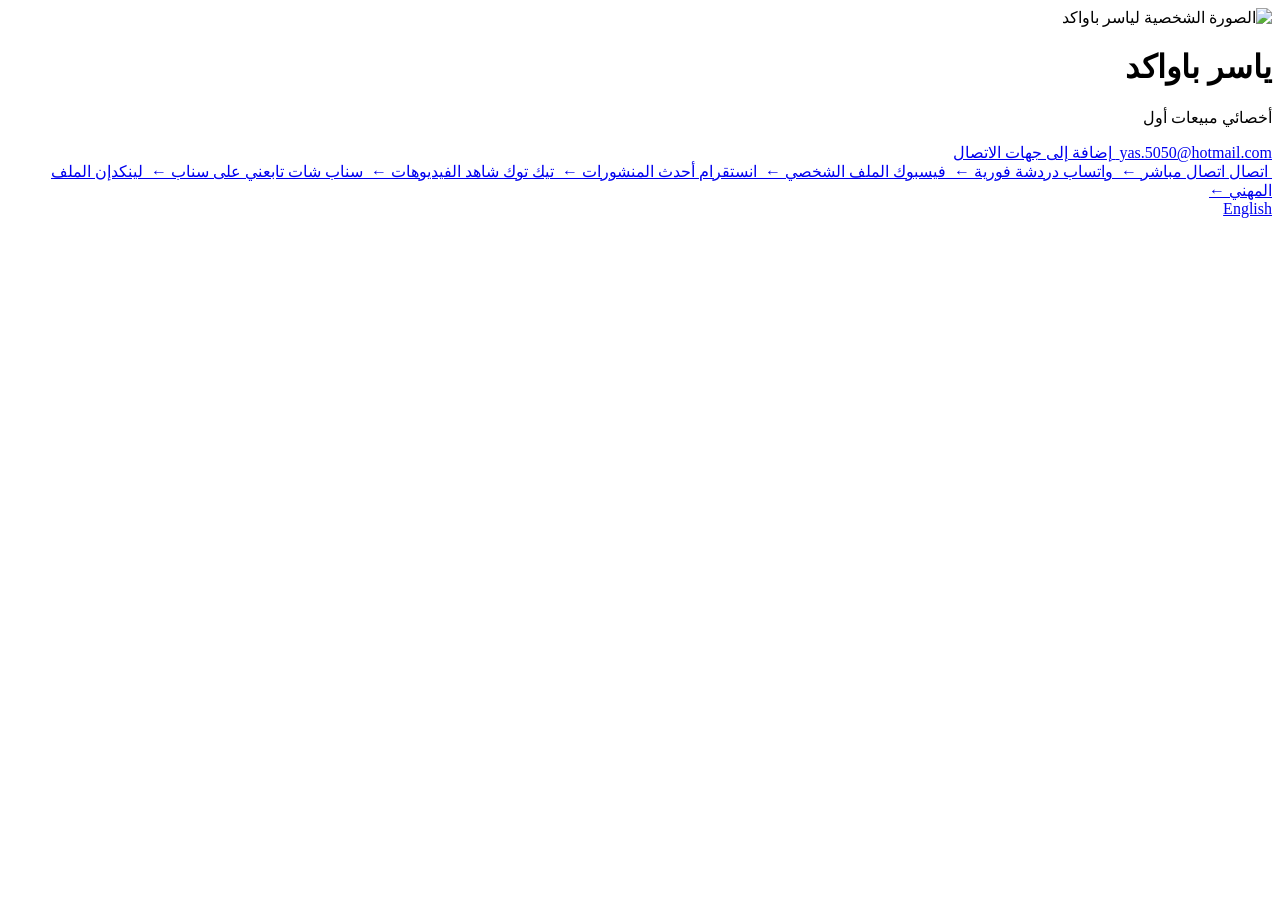
==== ar.html @ cbd1c2e7 "Add files via upload" ====
<!DOCTYPE html>
<html lang="ar" dir="rtl">
<head>
  <meta charset="UTF-8">
  <meta name="viewport" content="width=device-width, initial-scale=1.0">
  <title>ياسر باواكد | Yaser Bawaked</title>
  <meta name="description" content="ياسر باواكد - أخصائي مبيعات أول - بطاقة أعمال رقمية">
  <link rel="icon" href="images/favicon.png">
  <link rel="apple-touch-icon" href="images/favicon.png">
  <meta name="theme-color" content="#09090B">
  <link rel="preconnect" href="https://fonts.googleapis.com">
  <link rel="preconnect" href="https://fonts.gstatic.com" crossorigin>
  <link href="https://fonts.googleapis.com/css2?family=Cairo:wght@400;500;600;700&display=swap" rel="stylesheet">
  <link rel="stylesheet" href="css/style.css">
  <link rel="stylesheet" href="css/animations.css">
  <link rel="stylesheet" href="css/responsive.css">
</head>
<body class="card-page-body">

  <div class="aurora-bg" aria-hidden="true">
    <span class="aurora-blob aurora-blob--1"></span>
    <span class="aurora-blob aurora-blob--2"></span>
    <span class="aurora-blob aurora-blob--3"></span>
  </div>

  <main class="card">

    <!-- 1: الصورة الشخصية -->
    <div class="profile-image-wrapper">
      <img
        src="images/profile.jpg"
        alt="الصورة الشخصية لياسر باواكد"
        class="profile-image"
        width="800"
        height="1200"
      >
    </div>

    <!-- 2: الاسم الثنائي -->
    <h1 class="name">ياسر باواكد</h1>

    <!-- 3: المسمى الوظيفي -->
    <p class="job-title">أخصائي مبيعات أول</p>

    <!-- 4: البريد الإلكتروني -->
    <a href="mailto:yas.5050@hotmail.com" class="email-link">
      yas.5050@hotmail.com
    </a>

    <!-- 5: زر Add to Contacts -->
    <a
      href="vcard/yaser.vcf"
      type="text/vcard"
      class="btn btn--primary btn--add-contact"
    >
      <img src="icons/contact.svg" alt="" class="btn__icon" aria-hidden="true">
      <span>إضافة إلى جهات الاتصال</span>
    </a>

    <!-- 6/7: بطاقات التواصل (Call يُعتبر أول بطاقة ضمن هذا القسم) -->
    <nav class="contact-cards" aria-label="روابط التواصل">

      <a href="tel:+966599938393" class="contact-card contact-card--call">
        <img src="icons/phone.svg" alt="" class="contact-card__icon" aria-hidden="true">
        <span class="contact-card__text">
          <span class="contact-card__title">اتصال</span>
          <span class="contact-card__desc">اتصال مباشر</span>
        </span>
        <span class="contact-card__arrow" aria-hidden="true">&larr;</span>
      </a>

      <a href="https://wa.me/966599938393" class="contact-card contact-card--whatsapp" target="_blank" rel="noopener noreferrer">
        <img src="icons/whatsapp.svg" alt="" class="contact-card__icon" aria-hidden="true">
        <span class="contact-card__text">
          <span class="contact-card__title">واتساب</span>
          <span class="contact-card__desc">دردشة فورية</span>
        </span>
        <span class="contact-card__arrow" aria-hidden="true">&larr;</span>
      </a>

      <a href="https://www.facebook.com/share/1E4n5wzepM/" class="contact-card contact-card--facebook" target="_blank" rel="noopener noreferrer">
        <img src="icons/facebook.svg" alt="" class="contact-card__icon" aria-hidden="true">
        <span class="contact-card__text">
          <span class="contact-card__title">فيسبوك</span>
          <span class="contact-card__desc">الملف الشخصي</span>
        </span>
        <span class="contact-card__arrow" aria-hidden="true">&larr;</span>
      </a>

      <a href="https://www.instagram.com/yaserbawaked/" class="contact-card contact-card--instagram" target="_blank" rel="noopener noreferrer">
        <img src="icons/instagram.svg" alt="" class="contact-card__icon" aria-hidden="true">
        <span class="contact-card__text">
          <span class="contact-card__title">انستقرام</span>
          <span class="contact-card__desc">أحدث المنشورات</span>
        </span>
        <span class="contact-card__arrow" aria-hidden="true">&larr;</span>
      </a>

      <a href="https://www.tiktok.com/@yhsb2017" class="contact-card contact-card--tiktok" target="_blank" rel="noopener noreferrer">
        <img src="icons/tiktok.svg" alt="" class="contact-card__icon" aria-hidden="true">
        <span class="contact-card__text">
          <span class="contact-card__title">تيك توك</span>
          <span class="contact-card__desc">شاهد الفيديوهات</span>
        </span>
        <span class="contact-card__arrow" aria-hidden="true">&larr;</span>
      </a>

      <a href="https://snapchat.com/t/oWB2qmmV" class="contact-card contact-card--snapchat" target="_blank" rel="noopener noreferrer">
        <img src="icons/snapchat.svg" alt="" class="contact-card__icon" aria-hidden="true">
        <span class="contact-card__text">
          <span class="contact-card__title">سناب شات</span>
          <span class="contact-card__desc">تابعني على سناب</span>
        </span>
        <span class="contact-card__arrow" aria-hidden="true">&larr;</span>
      </a>

      <a href="https://www.linkedin.com/in/ياسر-باواكد-730706308" class="contact-card contact-card--linkedin" target="_blank" rel="noopener noreferrer">
        <img src="icons/linkedin.svg" alt="" class="contact-card__icon" aria-hidden="true">
        <span class="contact-card__text">
          <span class="contact-card__title">لينكدإن</span>
          <span class="contact-card__desc">الملف المهني</span>
        </span>
        <span class="contact-card__arrow" aria-hidden="true">&larr;</span>
      </a>

    </nav>

    <!-- 8: زر تغيير اللغة -->
    <footer class="language-switch">
      <a href="en.html" class="lang-btn">English</a>
    </footer>

  </main>

  <script src="js/ripple.js" defer></script>
  <script src="js/language.js" defer></script>
  <script src="js/main.js" defer></script>
</body>
</html>
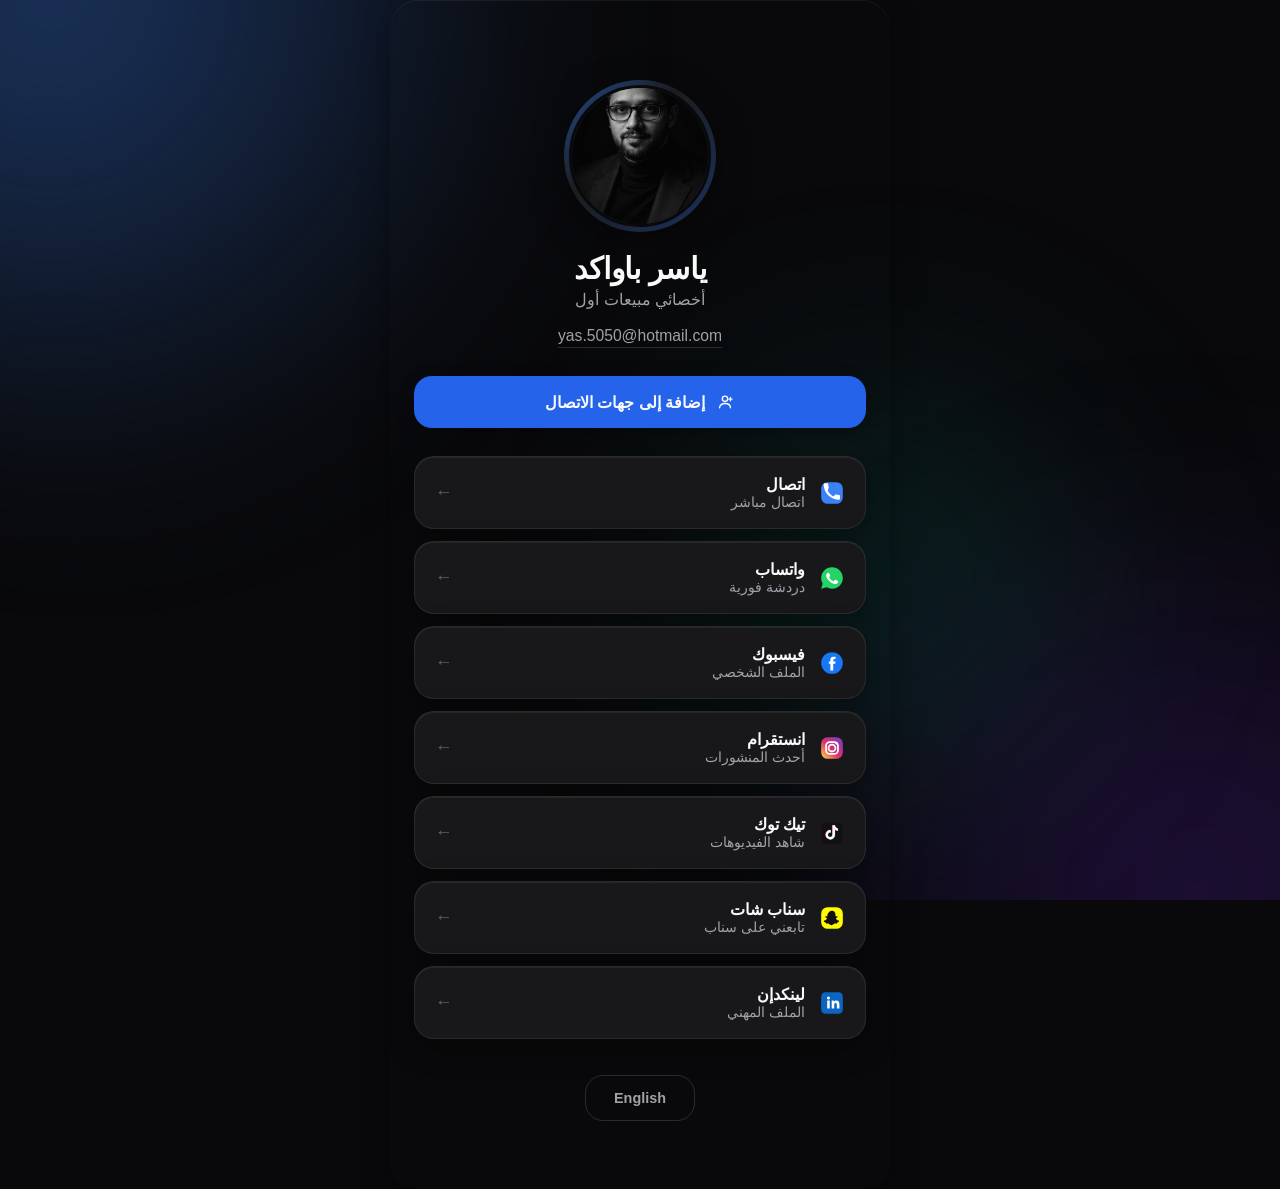
==== commit dc55524f: "Add files via upload" ====
--- a/ar.html
+++ b/ar.html
@@ -5,15 +5,15 @@
   <meta name="viewport" content="width=device-width, initial-scale=1.0">
   <title>ياسر باواكد | Yaser Bawaked</title>
   <meta name="description" content="ياسر باواكد - أخصائي مبيعات أول - بطاقة أعمال رقمية">
-  <link rel="icon" href="images/favicon.png">
-  <link rel="apple-touch-icon" href="images/favicon.png">
+  <link rel="icon" href="favicon.png">
+  <link rel="apple-touch-icon" href="favicon.png">
   <meta name="theme-color" content="#09090B">
   <link rel="preconnect" href="https://fonts.googleapis.com">
   <link rel="preconnect" href="https://fonts.gstatic.com" crossorigin>
   <link href="https://fonts.googleapis.com/css2?family=Cairo:wght@400;500;600;700&display=swap" rel="stylesheet">
-  <link rel="stylesheet" href="css/style.css">
-  <link rel="stylesheet" href="css/animations.css">
-  <link rel="stylesheet" href="css/responsive.css">
+  <link rel="stylesheet" href="style.css">
+  <link rel="stylesheet" href="animations.css">
+  <link rel="stylesheet" href="responsive.css">
 </head>
 <body class="card-page-body">
 
@@ -28,7 +28,7 @@
     <!-- 1: الصورة الشخصية -->
     <div class="profile-image-wrapper">
       <img
-        src="images/profile.jpg"
+        src="profile.jpg"
         alt="الصورة الشخصية لياسر باواكد"
         class="profile-image"
         width="800"
@@ -49,11 +49,11 @@
 
     <!-- 5: زر Add to Contacts -->
     <a
-      href="vcard/yaser.vcf"
+      href="yaser.vcf"
       type="text/vcard"
       class="btn btn--primary btn--add-contact"
     >
-      <img src="icons/contact.svg" alt="" class="btn__icon" aria-hidden="true">
+      <img src="contact.svg" alt="" class="btn__icon" aria-hidden="true">
       <span>إضافة إلى جهات الاتصال</span>
     </a>
 
@@ -61,7 +61,7 @@
     <nav class="contact-cards" aria-label="روابط التواصل">
 
       <a href="tel:+966599938393" class="contact-card contact-card--call">
-        <img src="icons/phone.svg" alt="" class="contact-card__icon" aria-hidden="true">
+        <img src="phone.svg" alt="" class="contact-card__icon" aria-hidden="true">
         <span class="contact-card__text">
           <span class="contact-card__title">اتصال</span>
           <span class="contact-card__desc">اتصال مباشر</span>
@@ -70,7 +70,7 @@
       </a>
 
       <a href="https://wa.me/966599938393" class="contact-card contact-card--whatsapp" target="_blank" rel="noopener noreferrer">
-        <img src="icons/whatsapp.svg" alt="" class="contact-card__icon" aria-hidden="true">
+        <img src="whatsapp.svg" alt="" class="contact-card__icon" aria-hidden="true">
         <span class="contact-card__text">
           <span class="contact-card__title">واتساب</span>
           <span class="contact-card__desc">دردشة فورية</span>
@@ -79,7 +79,7 @@
       </a>
 
       <a href="https://www.facebook.com/share/1E4n5wzepM/" class="contact-card contact-card--facebook" target="_blank" rel="noopener noreferrer">
-        <img src="icons/facebook.svg" alt="" class="contact-card__icon" aria-hidden="true">
+        <img src="facebook.svg" alt="" class="contact-card__icon" aria-hidden="true">
         <span class="contact-card__text">
           <span class="contact-card__title">فيسبوك</span>
           <span class="contact-card__desc">الملف الشخصي</span>
@@ -88,7 +88,7 @@
       </a>
 
       <a href="https://www.instagram.com/yaserbawaked/" class="contact-card contact-card--instagram" target="_blank" rel="noopener noreferrer">
-        <img src="icons/instagram.svg" alt="" class="contact-card__icon" aria-hidden="true">
+        <img src="instagram.svg" alt="" class="contact-card__icon" aria-hidden="true">
         <span class="contact-card__text">
           <span class="contact-card__title">انستقرام</span>
           <span class="contact-card__desc">أحدث المنشورات</span>
@@ -97,7 +97,7 @@
       </a>
 
       <a href="https://www.tiktok.com/@yhsb2017" class="contact-card contact-card--tiktok" target="_blank" rel="noopener noreferrer">
-        <img src="icons/tiktok.svg" alt="" class="contact-card__icon" aria-hidden="true">
+        <img src="tiktok.svg" alt="" class="contact-card__icon" aria-hidden="true">
         <span class="contact-card__text">
           <span class="contact-card__title">تيك توك</span>
           <span class="contact-card__desc">شاهد الفيديوهات</span>
@@ -106,7 +106,7 @@
       </a>
 
       <a href="https://snapchat.com/t/oWB2qmmV" class="contact-card contact-card--snapchat" target="_blank" rel="noopener noreferrer">
-        <img src="icons/snapchat.svg" alt="" class="contact-card__icon" aria-hidden="true">
+        <img src="snapchat.svg" alt="" class="contact-card__icon" aria-hidden="true">
         <span class="contact-card__text">
           <span class="contact-card__title">سناب شات</span>
           <span class="contact-card__desc">تابعني على سناب</span>
@@ -115,7 +115,7 @@
       </a>
 
       <a href="https://www.linkedin.com/in/ياسر-باواكد-730706308" class="contact-card contact-card--linkedin" target="_blank" rel="noopener noreferrer">
-        <img src="icons/linkedin.svg" alt="" class="contact-card__icon" aria-hidden="true">
+        <img src="linkedin.svg" alt="" class="contact-card__icon" aria-hidden="true">
         <span class="contact-card__text">
           <span class="contact-card__title">لينكدإن</span>
           <span class="contact-card__desc">الملف المهني</span>
@@ -132,8 +132,8 @@
 
   </main>
 
-  <script src="js/ripple.js" defer></script>
-  <script src="js/language.js" defer></script>
-  <script src="js/main.js" defer></script>
+  <script src="ripple.js" defer></script>
+  <script src="language.js" defer></script>
+  <script src="main.js" defer></script>
 </body>
 </html>
--- a/style.css
+++ b/style.css
@@ -0,0 +1,330 @@
+/* ==========================================================
+   Y-CARD — style.css
+   نظام التصميم الأساسي: Variables, Typography, Layout
+   الفلسفة: Apple HIG + Glassmorphism + Neo-Minimalism
+   ========================================================== */
+
+/* ---------- 1. Design Tokens ---------- */
+:root {
+  /* Colors */
+  --color-bg: #09090B;
+  --color-card: #18181B;
+  --color-card-hover: #1F1F23;
+  --color-primary: #3B82F6;
+  --color-primary-pressed: #2563EB;
+  --color-text: #FAFAFA;
+  --color-text-secondary: #A1A1AA;
+  --color-border: rgba(255, 255, 255, 0.08);
+  --color-border-strong: rgba(255, 255, 255, 0.14);
+
+  /* Typography */
+  --font-en: 'Inter', -apple-system, BlinkMacSystemFont, sans-serif;
+  --font-ar: 'Cairo', 'IBM Plex Sans Arabic', -apple-system, sans-serif;
+
+  /* Radius */
+  --radius-sm: 12px;
+  --radius-md: 18px;
+  --radius-lg: 28px;
+  --radius-card: 20px;
+  --radius-btn: 18px;
+  --radius-profile: 50%;
+
+  /* Shadows */
+  --shadow-soft: 0 4px 16px rgba(0, 0, 0, 0.28);
+  --shadow-medium: 0 10px 34px rgba(0, 0, 0, 0.4);
+  --shadow-glass: inset 0 1px 0 rgba(255, 255, 255, 0.06), 0 8px 28px rgba(0, 0, 0, 0.35);
+
+  /* Motion */
+  --duration-fast: 250ms;
+  --duration-medium: 300ms;
+  --ease-standard: cubic-bezier(0.4, 0, 0.2, 1);
+
+  /* Layout */
+  --card-max-width: 460px;
+  --page-padding: 24px;
+}
+
+/* ---------- 2. Reset ---------- */
+*,
+*::before,
+*::after {
+  box-sizing: border-box;
+}
+
+html,
+body {
+  margin: 0;
+  padding: 0;
+}
+
+body {
+  background-color: var(--color-bg);
+  color: var(--color-text);
+  font-family: var(--font-en);
+  -webkit-font-smoothing: antialiased;
+  text-rendering: optimizeLegibility;
+  min-height: 100vh;
+}
+
+html[lang="ar"] body {
+  font-family: var(--font-ar);
+}
+
+img {
+  max-width: 100%;
+  display: block;
+}
+
+a {
+  text-decoration: none;
+  color: inherit;
+}
+
+button {
+  font-family: inherit;
+}
+
+/* ---------- 3. Landing Page (Language Select) ---------- */
+.landing-page {
+  display: flex;
+  align-items: center;
+  justify-content: center;
+  min-height: 100vh;
+  padding: var(--page-padding);
+  overflow: hidden;
+}
+
+.language-select {
+  position: relative;
+  z-index: 1;
+  display: flex;
+  flex-direction: column;
+  align-items: center;
+  gap: 40px;
+  text-align: center;
+  width: 100%;
+  max-width: 420px;
+}
+
+.language-select__title {
+  font-size: 1.5rem;
+  font-weight: 600;
+  color: var(--color-text);
+  margin: 0;
+  font-family: var(--font-en);
+  letter-spacing: -0.01em;
+}
+
+.language-select__options {
+  display: flex;
+  flex-direction: column;
+  gap: 16px;
+  width: 100%;
+}
+
+.lang-option {
+  position: relative;
+  overflow: hidden;
+  display: block;
+  width: 100%;
+  padding: 18px 24px;
+  background: var(--color-card);
+  border: 1px solid var(--color-border);
+  border-radius: var(--radius-btn);
+  font-size: 1.05rem;
+  font-weight: 600;
+  color: var(--color-text);
+  box-shadow: var(--shadow-soft);
+}
+
+.lang-option[lang="ar"] {
+  font-family: var(--font-ar);
+}
+
+.lang-option[lang="en"] {
+  font-family: var(--font-en);
+}
+
+/* ---------- 4. Card Page (ar.html / en.html) ---------- */
+.card-page-body {
+  position: relative;
+  min-height: 100vh;
+  display: flex;
+  justify-content: center;
+}
+
+.card {
+  position: relative;
+  z-index: 1;
+  width: 100%;
+  max-width: var(--card-max-width);
+  padding: 56px var(--page-padding) 40px;
+  display: flex;
+  flex-direction: column;
+  align-items: center;
+  text-align: center;
+}
+
+/* Profile image */
+.profile-image-wrapper {
+  position: relative;
+  width: 132px;
+  height: 132px;
+  border-radius: var(--radius-profile);
+  padding: 5px;
+  background: linear-gradient(
+    135deg,
+    rgba(59, 130, 246, 0.55),
+    rgba(255, 255, 255, 0.08) 40%,
+    rgba(59, 130, 246, 0.35)
+  );
+  box-shadow: var(--shadow-medium);
+  margin-bottom: 20px;
+}
+
+.profile-image {
+  width: 100%;
+  height: 100%;
+  object-fit: cover;
+  border-radius: var(--radius-profile);
+  border: 3px solid var(--color-bg);
+}
+
+.name {
+  font-size: 1.6rem;
+  font-weight: 700;
+  margin: 0 0 4px;
+  letter-spacing: -0.01em;
+}
+
+.job-title {
+  font-size: 0.95rem;
+  font-weight: 500;
+  color: var(--color-text-secondary);
+  margin: 0 0 18px;
+}
+
+.email-link {
+  font-size: 0.9rem;
+  color: var(--color-text-secondary);
+  border-bottom: 1px solid var(--color-border-strong);
+  padding-bottom: 2px;
+  margin-bottom: 28px;
+}
+
+/* Add to Contacts button */
+.btn {
+  position: relative;
+  overflow: hidden;
+  display: flex;
+  align-items: center;
+  justify-content: center;
+  gap: 10px;
+  width: 100%;
+  padding: 16px 20px;
+  border-radius: var(--radius-btn);
+  font-size: 1rem;
+  font-weight: 600;
+  border: none;
+  cursor: pointer;
+}
+
+.btn--primary {
+  /* استُخدم primary-pressed (الأغمق) كخلفية أساسية بدل primary، لأن
+     الأبيض فوق primary العادي يعطي تباينًا 3.52 فقط (دون حد WCAG AA
+     للنص العادي 4.5). primary-pressed يرفعه إلى 4.95 دون إضافة لون جديد. */
+  background: var(--color-primary-pressed);
+  color: #FAFAFA;
+  box-shadow: var(--shadow-soft);
+}
+
+.btn__icon {
+  width: 20px;
+  height: 20px;
+  filter: brightness(0) invert(1);
+}
+
+.btn--add-contact {
+  margin-bottom: 28px;
+}
+
+/* Contact / social cards */
+.contact-cards {
+  display: flex;
+  flex-direction: column;
+  gap: 12px;
+  width: 100%;
+  margin-bottom: 36px;
+}
+
+.contact-card {
+  position: relative;
+  overflow: hidden;
+  display: flex;
+  align-items: center;
+  gap: 14px;
+  width: 100%;
+  padding: 16px 18px;
+  background: var(--color-card);
+  border: 1px solid var(--color-border);
+  border-radius: var(--radius-card);
+  box-shadow: var(--shadow-glass);
+  text-align: start;
+}
+
+.contact-card__icon {
+  width: 26px;
+  height: 26px;
+  flex-shrink: 0;
+}
+
+.contact-card__text {
+  display: flex;
+  flex-direction: column;
+  flex-grow: 1;
+  min-width: 0;
+}
+
+.contact-card__title {
+  font-size: 0.95rem;
+  font-weight: 600;
+  color: var(--color-text);
+}
+
+.contact-card__desc {
+  font-size: 0.8rem;
+  color: var(--color-text-secondary);
+}
+
+.contact-card__arrow {
+  flex-shrink: 0;
+  color: var(--color-text-secondary);
+  font-size: 1.1rem;
+}
+
+/* Language switch footer */
+.language-switch {
+  width: 100%;
+}
+
+.lang-btn {
+  position: relative;
+  overflow: hidden;
+  display: inline-block;
+  padding: 14px 28px;
+  border: 1px solid var(--color-border-strong);
+  border-radius: var(--radius-btn);
+  font-size: 0.9rem;
+  font-weight: 600;
+  color: var(--color-text-secondary);
+}
+
+/* Aurora background container (blobs animated in animations.css) */
+.aurora-bg {
+  position: fixed;
+  inset: 0;
+  z-index: 0;
+  overflow: hidden;
+  background: var(--color-bg);
+  pointer-events: none;
+}
--- a/animations.css
+++ b/animations.css
@@ -0,0 +1,286 @@
+/* ==========================================================
+   Y-CARD — animations.css
+   المرحلة الحالية: حركات صفحة اختيار اللغة (Landing Page)
+   باقي الحركات (Aurora, Intro Stagger, Contact Cards) تُضاف
+   في المراحل 5، 6/8، 9 من خارطة الطريق.
+   ========================================================== */
+
+/* ---------- Landing Page: Hover ---------- */
+.lang-option {
+  transition:
+    transform var(--duration-medium) var(--ease-standard),
+    box-shadow var(--duration-medium) var(--ease-standard),
+    border-color var(--duration-medium) var(--ease-standard),
+    opacity var(--duration-medium) var(--ease-standard);
+}
+
+.lang-option:hover,
+.lang-option:focus-visible {
+  transform: scale(1.04) translateY(-3px);
+  border-color: rgba(59, 130, 246, 0.45);
+  box-shadow:
+    var(--shadow-soft),
+    0 0 0 1px rgba(59, 130, 246, 0.25),
+    0 0 24px rgba(59, 130, 246, 0.25);
+}
+
+.lang-option:focus-visible {
+  outline: none;
+}
+
+/* ---------- Landing Page: Click (pressed state) ---------- */
+.lang-option:active {
+  transform: scale(0.96);
+}
+
+/* ---------- Leaving state (JS-driven, عام لكل أزرار التنقل بين الصفحات) ----------
+   يُطبَّق عبر main.js (initDelayedNavigation) قبل الانتقال الفعلي:
+   إلى ar.html/en.html من index.html، وبين ar.html وen.html أنفسهما.
+   Produces: scale down (fast) + fade out (medium), matching spec:
+   "Scale 0.96 → Ripple → Fade Out → then navigate".
+*/
+.lang-option.is-leaving,
+.lang-btn.is-leaving {
+  transform: scale(0.96);
+  opacity: 0;
+  pointer-events: none;
+  transition:
+    transform var(--duration-fast) var(--ease-standard),
+    opacity var(--duration-medium) var(--ease-standard);
+}
+
+/* Dim the sibling option while one is leaving, for visual focus */
+.language-select__options.is-transitioning .lang-option:not(.is-leaving) {
+  opacity: 0.4;
+  transition: opacity var(--duration-medium) var(--ease-standard);
+}
+
+/* ---------- Ripple Effect (reusable — ripple.js) ---------- */
+.ripple {
+  position: absolute;
+  border-radius: 50%;
+  background: rgba(255, 255, 255, 0.35);
+  transform: scale(0);
+  animation: ripple-expand 600ms var(--ease-standard);
+  pointer-events: none;
+}
+
+@keyframes ripple-expand {
+  to {
+    transform: scale(2.5);
+    opacity: 0;
+  }
+}
+
+/* ==========================================================
+   Aurora Background — عالي الأداء
+   المبدأ: العنصر الوحيد المتحرك هو transform (GPU compositing).
+   الـ blur والـ gradient ثابتان تمامًا، فيرسمهما المتصفح مرة
+   واحدة كطبقة (layer) منفصلة ثم "ينقلها" فقط — لا Repaint إطلاقًا
+   أثناء الحركة، وبالتالي لا تأثير على الـ FPS مهما طال عرض الصفحة.
+   ========================================================== */
+
+.aurora-blob {
+  position: absolute;
+  border-radius: 50%;
+  filter: blur(90px);
+  will-change: transform;
+  transform: translateZ(0);
+  backface-visibility: hidden;
+}
+
+.aurora-blob--1 {
+  width: 62vmax;
+  height: 62vmax;
+  top: -22vmax;
+  left: -18vmax;
+  background: radial-gradient(circle at 35% 35%, rgba(59, 130, 246, 0.38), transparent 70%);
+  animation: aurora-drift-1 32s var(--ease-standard) infinite alternate;
+}
+
+.aurora-blob--2 {
+  width: 56vmax;
+  height: 56vmax;
+  bottom: -22vmax;
+  right: -16vmax;
+  background: radial-gradient(circle at 60% 60%, rgba(76, 29, 149, 0.36), transparent 70%);
+  animation: aurora-drift-2 38s var(--ease-standard) infinite alternate;
+  animation-delay: -9s;
+}
+
+.aurora-blob--3 {
+  width: 46vmax;
+  height: 46vmax;
+  top: 32%;
+  left: 46%;
+  background: radial-gradient(circle at 50% 50%, rgba(13, 148, 136, 0.2), transparent 70%);
+  animation: aurora-drift-3 44s var(--ease-standard) infinite alternate;
+  animation-delay: -17s;
+}
+
+@keyframes aurora-drift-1 {
+  0%   { transform: translate3d(0, 0, 0) scale(1); }
+  100% { transform: translate3d(6vmax, 9vmax, 0) scale(1.12); }
+}
+
+@keyframes aurora-drift-2 {
+  0%   { transform: translate3d(0, 0, 0) scale(1); }
+  100% { transform: translate3d(-8vmax, -5vmax, 0) scale(1.08); }
+}
+
+@keyframes aurora-drift-3 {
+  0%   { transform: translate3d(-5vmax, -4vmax, 0) scale(1); }
+  100% { transform: translate3d(5vmax, 5vmax, 0) scale(1.18); }
+}
+
+/* ==========================================================
+   Contact Cards & Buttons — Hover / Click Animations
+   (المرحلة 6: مطابق لقسم BUTTON ANIMATION في المواصفة)
+   ========================================================== */
+
+/* ---------- Hover ---------- */
+.contact-card,
+.btn,
+.lang-btn {
+  transition:
+    transform var(--duration-medium) var(--ease-standard),
+    box-shadow var(--duration-medium) var(--ease-standard),
+    border-color var(--duration-medium) var(--ease-standard),
+    background-color var(--duration-medium) var(--ease-standard);
+}
+
+.contact-card:hover,
+.contact-card:focus-visible {
+  transform: translateY(-4px);
+  background-color: var(--color-card-hover);
+  border-color: rgba(255, 255, 255, 0.16);
+  box-shadow:
+    var(--shadow-medium),
+    0 0 22px rgba(59, 130, 246, 0.16);
+}
+
+.btn--primary:hover,
+.btn--primary:focus-visible {
+  transform: translateY(-4px);
+  box-shadow:
+    var(--shadow-medium),
+    0 0 26px rgba(59, 130, 246, 0.35);
+}
+
+.lang-btn:hover,
+.lang-btn:focus-visible {
+  transform: translateY(-4px);
+  border-color: rgba(59, 130, 246, 0.4);
+  color: var(--color-text);
+  box-shadow: var(--shadow-soft), 0 0 18px rgba(59, 130, 246, 0.18);
+}
+
+.contact-card:focus-visible,
+.btn:focus-visible,
+.lang-btn:focus-visible,
+.lang-option:focus-visible {
+  outline: none;
+}
+
+/* Icon "comes alive" on hover — brightness/saturation lift,
+   keeps each platform's brand color intact instead of overriding it */
+.contact-card__icon {
+  transition: filter var(--duration-medium) var(--ease-standard);
+  filter: brightness(1) saturate(1);
+}
+
+.contact-card:hover .contact-card__icon,
+.contact-card:focus-visible .contact-card__icon {
+  filter: brightness(1.15) saturate(1.25);
+}
+
+/* Arrow nudges toward its pointing direction on hover */
+.contact-card__arrow {
+  display: inline-block;
+  opacity: 0.55;
+  transition:
+    opacity var(--duration-medium) var(--ease-standard),
+    transform var(--duration-medium) var(--ease-standard),
+    color var(--duration-medium) var(--ease-standard);
+}
+
+.contact-card:hover .contact-card__arrow,
+.contact-card:focus-visible .contact-card__arrow {
+  opacity: 1;
+  color: var(--color-primary);
+}
+
+html[dir="rtl"] .contact-card:hover .contact-card__arrow {
+  transform: translateX(-3px);
+}
+
+html[dir="ltr"] .contact-card:hover .contact-card__arrow {
+  transform: translateX(3px);
+}
+
+/* ---------- Click: Scale + Bounce (JS-driven via ripple.js) ---------- */
+.contact-card:active,
+.btn:active,
+.lang-btn:active {
+  transform: scale(0.96);
+}
+
+@keyframes btn-bounce {
+  0%   { transform: scale(0.96); }
+  55%  { transform: scale(1.025); }
+  100% { transform: scale(1); }
+}
+
+.is-bouncing {
+  animation: btn-bounce var(--duration-medium) var(--ease-standard);
+}
+
+/* ==========================================================
+   Staggered Intro Animation (المرحلة 9)
+   يُدار التتابع الزمني عبر main.js (initIntroAnimation) بإضافة
+   الأصناف .intro-item ثم .intro-visible على كل عنصر بترتيبه.
+   استُخدم transition عمدًا (لا animation) لتفادي أي تعارض مع
+   حركة btn-bounce التي تستخدم خاصية animation على نفس العناصر.
+   ========================================================== */
+
+.intro-item {
+  opacity: 0;
+  transform: translateY(14px);
+  transition:
+    opacity 500ms var(--ease-standard),
+    transform 500ms var(--ease-standard);
+}
+
+.intro-item.intro-visible {
+  opacity: 1;
+  transform: translateY(0);
+}
+
+@media (prefers-reduced-motion: reduce) {
+  .lang-option,
+  .lang-option.is-leaving,
+  .ripple,
+  .contact-card,
+  .btn,
+  .lang-btn,
+  .is-bouncing,
+  .intro-item {
+    transition-duration: 1ms !important;
+    animation-duration: 1ms !important;
+  }
+
+  .lang-option:hover,
+  .lang-option:focus-visible,
+  .contact-card:hover,
+  .contact-card:focus-visible,
+  .btn--primary:hover,
+  .btn--primary:focus-visible,
+  .lang-btn:hover,
+  .lang-btn:focus-visible {
+    transform: none;
+  }
+
+  .aurora-blob {
+    animation: none;
+  }
+}
--- a/responsive.css
+++ b/responsive.css
@@ -0,0 +1,183 @@
+/* ==========================================================
+   Y-CARD — responsive.css
+   Mobile-first أصلاً في style.css. هذا الملف يُضيف:
+   1) شاشات صغيرة جدًا (<360px)
+   2) وضع Landscape على الجوال (ارتفاع محدود)
+   3) Tablet (>=600px)
+   4) Desktop (>=1024px)
+   ========================================================== */
+
+/* ---------- 1. الشاشات الصغيرة جدًا (أقل من 360px) ---------- */
+@media (max-width: 359px) {
+  :root {
+    --page-padding: 18px;
+  }
+
+  .name {
+    font-size: 1.4rem;
+  }
+
+  .job-title {
+    font-size: 0.88rem;
+  }
+
+  .contact-card {
+    padding: 14px 14px;
+    gap: 12px;
+  }
+
+  .contact-card__icon {
+    width: 24px;
+    height: 24px;
+  }
+
+  .contact-card__desc {
+    font-size: 0.75rem;
+  }
+
+  .language-select__title {
+    font-size: 1.3rem;
+  }
+
+  .lang-option {
+    padding: 16px 18px;
+    font-size: 1rem;
+  }
+}
+
+/* ---------- 2. وضع Landscape على الجوال (ارتفاع محدود) ---------- */
+@media (max-height: 480px) and (orientation: landscape) {
+  .card {
+    padding-top: 28px;
+    padding-bottom: 24px;
+  }
+
+  .profile-image-wrapper {
+    width: 92px;
+    height: 92px;
+    margin-bottom: 12px;
+  }
+
+  .name {
+    font-size: 1.3rem;
+    margin-bottom: 2px;
+  }
+
+  .job-title {
+    margin-bottom: 12px;
+  }
+
+  .email-link {
+    margin-bottom: 18px;
+  }
+
+  .btn--add-contact {
+    margin-bottom: 18px;
+  }
+
+  .contact-cards {
+    gap: 8px;
+    margin-bottom: 20px;
+  }
+
+  .contact-card {
+    padding: 10px 16px;
+  }
+
+  .language-select {
+    gap: 24px;
+  }
+}
+
+/* ---------- 3. Tablet وما فوق (>=600px) ---------- */
+@media (min-width: 600px) {
+  :root {
+    --card-max-width: 480px;
+  }
+
+  .card {
+    padding-top: 72px;
+    padding-bottom: 56px;
+  }
+
+  .profile-image-wrapper {
+    width: 152px;
+    height: 152px;
+  }
+
+  .name {
+    font-size: 1.85rem;
+  }
+
+  .job-title {
+    font-size: 1.02rem;
+  }
+
+  .email-link {
+    font-size: 0.98rem;
+  }
+
+  .contact-card {
+    padding: 18px 20px;
+  }
+
+  .contact-card__title {
+    font-size: 1rem;
+  }
+
+  .contact-card__desc {
+    font-size: 0.85rem;
+  }
+
+  .language-select__title {
+    font-size: 1.75rem;
+  }
+
+  .language-select__options {
+    gap: 18px;
+  }
+
+  .lang-option {
+    padding: 20px 28px;
+    font-size: 1.15rem;
+  }
+
+  /* على الشاشات الطويلة، نتوسط رأسيًا بدل الالتصاق بالأعلى */
+  .card-page-body,
+  .landing-page {
+    align-items: center;
+  }
+}
+
+/* ---------- 4. Desktop (>=1024px) ---------- */
+@media (min-width: 1024px) {
+  :root {
+    --card-max-width: 500px;
+  }
+
+  .card {
+    padding-top: 80px;
+    padding-bottom: 64px;
+  }
+
+  /* البطاقة تبدو كعنصر مرتفع (Elevated) وسط شاشة واسعة */
+  .card {
+    box-shadow: var(--shadow-glass);
+    border-radius: var(--radius-lg);
+  }
+
+  .lang-option,
+  .contact-card,
+  .btn,
+  .lang-btn {
+    cursor: pointer;
+  }
+}
+
+/* ---------- شاشات عريضة جدًا وقصيرة (Ultra-wide / short) ---------- */
+@media (min-width: 1024px) and (max-height: 700px) {
+  .card {
+    padding-top: 40px;
+    padding-bottom: 32px;
+  }
+}
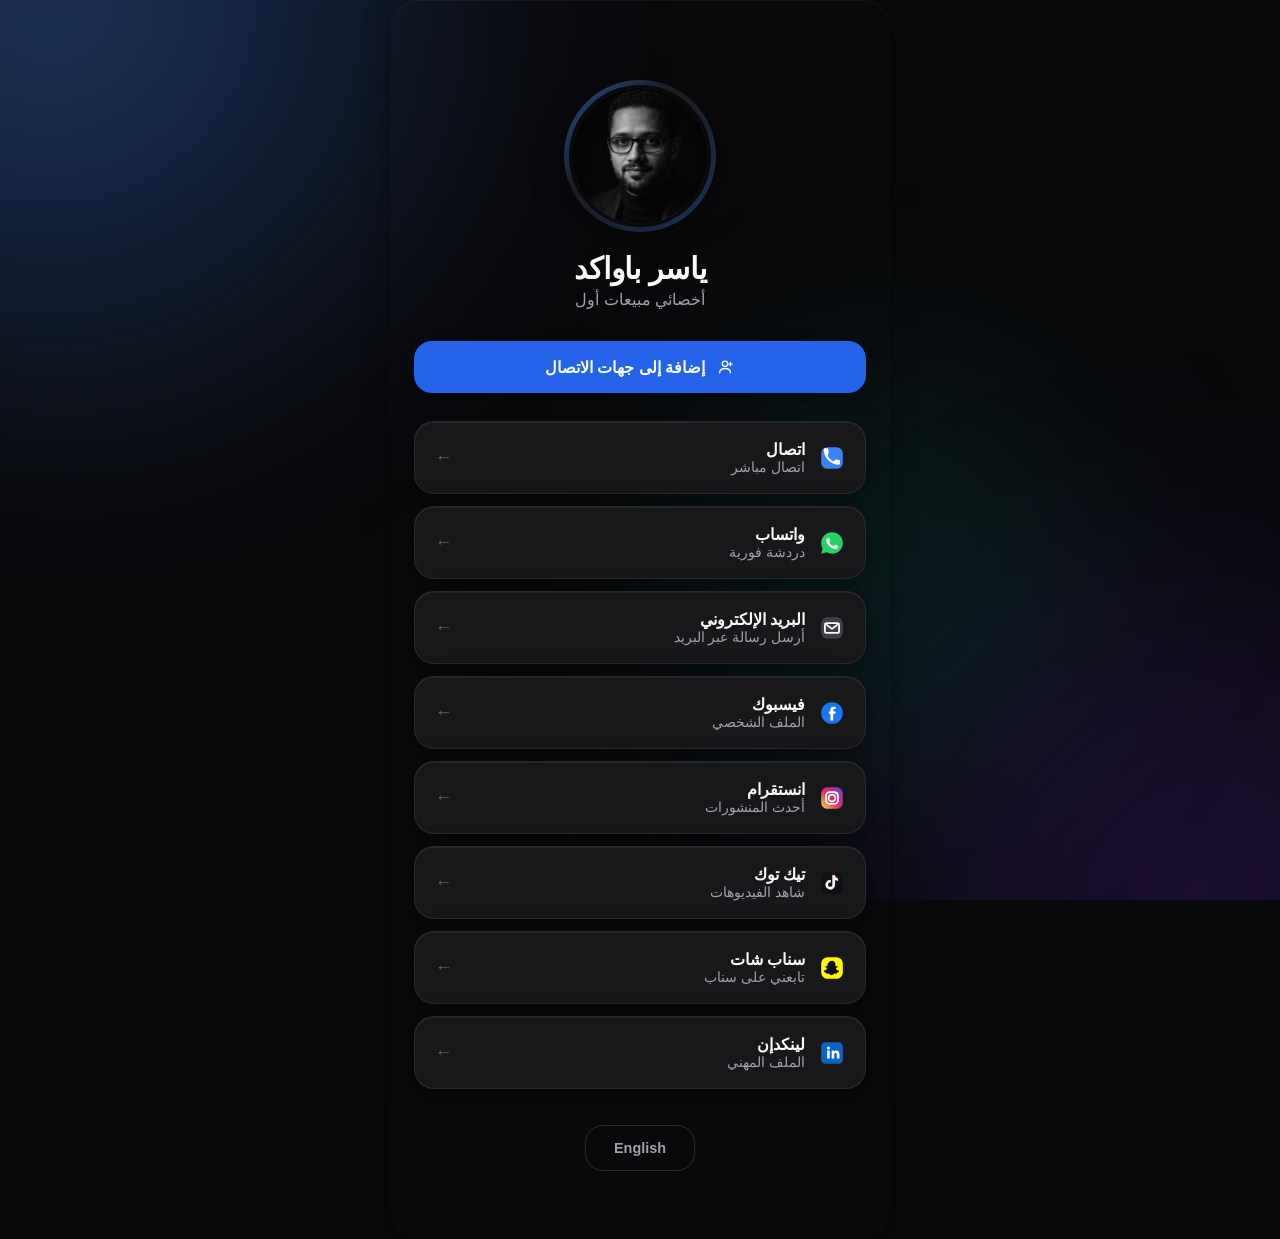
==== commit a1fe1f4f: "Add files via upload" ====
--- a/ar.html
+++ b/ar.html
@@ -5,15 +5,15 @@
   <meta name="viewport" content="width=device-width, initial-scale=1.0">
   <title>ياسر باواكد | Yaser Bawaked</title>
   <meta name="description" content="ياسر باواكد - أخصائي مبيعات أول - بطاقة أعمال رقمية">
-  <link rel="icon" href="favicon.png">
-  <link rel="apple-touch-icon" href="favicon.png">
+  <link rel="icon" href="images/favicon.png">
+  <link rel="apple-touch-icon" href="images/favicon.png">
   <meta name="theme-color" content="#09090B">
   <link rel="preconnect" href="https://fonts.googleapis.com">
   <link rel="preconnect" href="https://fonts.gstatic.com" crossorigin>
   <link href="https://fonts.googleapis.com/css2?family=Cairo:wght@400;500;600;700&display=swap" rel="stylesheet">
-  <link rel="stylesheet" href="style.css">
-  <link rel="stylesheet" href="animations.css">
-  <link rel="stylesheet" href="responsive.css">
+  <link rel="stylesheet" href="css/style.css">
+  <link rel="stylesheet" href="css/animations.css">
+  <link rel="stylesheet" href="css/responsive.css">
 </head>
 <body class="card-page-body">
 
@@ -28,7 +28,7 @@
     <!-- 1: الصورة الشخصية -->
     <div class="profile-image-wrapper">
       <img
-        src="profile.jpg"
+        src="images/profile.jpg"
         alt="الصورة الشخصية لياسر باواكد"
         class="profile-image"
         width="800"
@@ -42,26 +42,21 @@
     <!-- 3: المسمى الوظيفي -->
     <p class="job-title">أخصائي مبيعات أول</p>
 
-    <!-- 4: البريد الإلكتروني -->
-    <a href="mailto:yas.5050@hotmail.com" class="email-link">
-      yas.5050@hotmail.com
-    </a>
-
     <!-- 5: زر Add to Contacts -->
     <a
-      href="yaser.vcf"
+      href="vcard/yaser.vcf"
       type="text/vcard"
       class="btn btn--primary btn--add-contact"
     >
-      <img src="contact.svg" alt="" class="btn__icon" aria-hidden="true">
+      <img src="icons/contact.svg" alt="" class="btn__icon" aria-hidden="true">
       <span>إضافة إلى جهات الاتصال</span>
     </a>
 
-    <!-- 6/7: بطاقات التواصل (Call يُعتبر أول بطاقة ضمن هذا القسم) -->
+    <!-- 6/7: بطاقات التواصل (Call، ثم WhatsApp، ثم البريد الإلكتروني، ثم باقي المنصات) -->
     <nav class="contact-cards" aria-label="روابط التواصل">
 
       <a href="tel:+966599938393" class="contact-card contact-card--call">
-        <img src="phone.svg" alt="" class="contact-card__icon" aria-hidden="true">
+        <img src="icons/phone.svg" alt="" class="contact-card__icon" aria-hidden="true">
         <span class="contact-card__text">
           <span class="contact-card__title">اتصال</span>
           <span class="contact-card__desc">اتصال مباشر</span>
@@ -70,7 +65,7 @@
       </a>
 
       <a href="https://wa.me/966599938393" class="contact-card contact-card--whatsapp" target="_blank" rel="noopener noreferrer">
-        <img src="whatsapp.svg" alt="" class="contact-card__icon" aria-hidden="true">
+        <img src="icons/whatsapp.svg" alt="" class="contact-card__icon" aria-hidden="true">
         <span class="contact-card__text">
           <span class="contact-card__title">واتساب</span>
           <span class="contact-card__desc">دردشة فورية</span>
@@ -78,8 +73,17 @@
         <span class="contact-card__arrow" aria-hidden="true">&larr;</span>
       </a>
 
+      <a href="mailto:yas.5050@hotmail.com" data-email="yas.5050@hotmail.com" class="contact-card contact-card--email">
+        <img src="icons/email.svg" alt="" class="contact-card__icon" aria-hidden="true">
+        <span class="contact-card__text">
+          <span class="contact-card__title">البريد الإلكتروني</span>
+          <span class="contact-card__desc">أرسل رسالة عبر البريد</span>
+        </span>
+        <span class="contact-card__arrow" aria-hidden="true">&larr;</span>
+      </a>
+
       <a href="https://www.facebook.com/share/1E4n5wzepM/" class="contact-card contact-card--facebook" target="_blank" rel="noopener noreferrer">
-        <img src="facebook.svg" alt="" class="contact-card__icon" aria-hidden="true">
+        <img src="icons/facebook.svg" alt="" class="contact-card__icon" aria-hidden="true">
         <span class="contact-card__text">
           <span class="contact-card__title">فيسبوك</span>
           <span class="contact-card__desc">الملف الشخصي</span>
@@ -88,7 +92,7 @@
       </a>
 
       <a href="https://www.instagram.com/yaserbawaked/" class="contact-card contact-card--instagram" target="_blank" rel="noopener noreferrer">
-        <img src="instagram.svg" alt="" class="contact-card__icon" aria-hidden="true">
+        <img src="icons/instagram.svg" alt="" class="contact-card__icon" aria-hidden="true">
         <span class="contact-card__text">
           <span class="contact-card__title">انستقرام</span>
           <span class="contact-card__desc">أحدث المنشورات</span>
@@ -97,7 +101,7 @@
       </a>
 
       <a href="https://www.tiktok.com/@yhsb2017" class="contact-card contact-card--tiktok" target="_blank" rel="noopener noreferrer">
-        <img src="tiktok.svg" alt="" class="contact-card__icon" aria-hidden="true">
+        <img src="icons/tiktok.svg" alt="" class="contact-card__icon" aria-hidden="true">
         <span class="contact-card__text">
           <span class="contact-card__title">تيك توك</span>
           <span class="contact-card__desc">شاهد الفيديوهات</span>
@@ -106,7 +110,7 @@
       </a>
 
       <a href="https://snapchat.com/t/oWB2qmmV" class="contact-card contact-card--snapchat" target="_blank" rel="noopener noreferrer">
-        <img src="snapchat.svg" alt="" class="contact-card__icon" aria-hidden="true">
+        <img src="icons/snapchat.svg" alt="" class="contact-card__icon" aria-hidden="true">
         <span class="contact-card__text">
           <span class="contact-card__title">سناب شات</span>
           <span class="contact-card__desc">تابعني على سناب</span>
@@ -115,7 +119,7 @@
       </a>
 
       <a href="https://www.linkedin.com/in/ياسر-باواكد-730706308" class="contact-card contact-card--linkedin" target="_blank" rel="noopener noreferrer">
-        <img src="linkedin.svg" alt="" class="contact-card__icon" aria-hidden="true">
+        <img src="icons/linkedin.svg" alt="" class="contact-card__icon" aria-hidden="true">
         <span class="contact-card__text">
           <span class="contact-card__title">لينكدإن</span>
           <span class="contact-card__desc">الملف المهني</span>
@@ -132,8 +136,8 @@
 
   </main>
 
-  <script src="ripple.js" defer></script>
-  <script src="language.js" defer></script>
-  <script src="main.js" defer></script>
+  <script src="js/ripple.js" defer></script>
+  <script src="js/language.js" defer></script>
+  <script src="js/main.js" defer></script>
 </body>
 </html>
--- a/css/style.css
+++ b/css/style.css
@@ -0,0 +1,322 @@
+/* ==========================================================
+   Y-CARD — style.css
+   نظام التصميم الأساسي: Variables, Typography, Layout
+   الفلسفة: Apple HIG + Glassmorphism + Neo-Minimalism
+   ========================================================== */
+
+/* ---------- 1. Design Tokens ---------- */
+:root {
+  /* Colors */
+  --color-bg: #09090B;
+  --color-card: #18181B;
+  --color-card-hover: #1F1F23;
+  --color-primary: #3B82F6;
+  --color-primary-pressed: #2563EB;
+  --color-text: #FAFAFA;
+  --color-text-secondary: #A1A1AA;
+  --color-border: rgba(255, 255, 255, 0.08);
+  --color-border-strong: rgba(255, 255, 255, 0.14);
+
+  /* Typography */
+  --font-en: 'Inter', -apple-system, BlinkMacSystemFont, sans-serif;
+  --font-ar: 'Cairo', 'IBM Plex Sans Arabic', -apple-system, sans-serif;
+
+  /* Radius */
+  --radius-sm: 12px;
+  --radius-md: 18px;
+  --radius-lg: 28px;
+  --radius-card: 20px;
+  --radius-btn: 18px;
+  --radius-profile: 50%;
+
+  /* Shadows */
+  --shadow-soft: 0 4px 16px rgba(0, 0, 0, 0.28);
+  --shadow-medium: 0 10px 34px rgba(0, 0, 0, 0.4);
+  --shadow-glass: inset 0 1px 0 rgba(255, 255, 255, 0.06), 0 8px 28px rgba(0, 0, 0, 0.35);
+
+  /* Motion */
+  --duration-fast: 250ms;
+  --duration-medium: 300ms;
+  --ease-standard: cubic-bezier(0.4, 0, 0.2, 1);
+
+  /* Layout */
+  --card-max-width: 460px;
+  --page-padding: 24px;
+}
+
+/* ---------- 2. Reset ---------- */
+*,
+*::before,
+*::after {
+  box-sizing: border-box;
+}
+
+html,
+body {
+  margin: 0;
+  padding: 0;
+}
+
+body {
+  background-color: var(--color-bg);
+  color: var(--color-text);
+  font-family: var(--font-en);
+  -webkit-font-smoothing: antialiased;
+  text-rendering: optimizeLegibility;
+  min-height: 100vh;
+}
+
+html[lang="ar"] body {
+  font-family: var(--font-ar);
+}
+
+img {
+  max-width: 100%;
+  display: block;
+}
+
+a {
+  text-decoration: none;
+  color: inherit;
+}
+
+button {
+  font-family: inherit;
+}
+
+/* ---------- 3. Landing Page (Language Select) ---------- */
+.landing-page {
+  display: flex;
+  align-items: center;
+  justify-content: center;
+  min-height: 100vh;
+  padding: var(--page-padding);
+  overflow: hidden;
+}
+
+.language-select {
+  position: relative;
+  z-index: 1;
+  display: flex;
+  flex-direction: column;
+  align-items: center;
+  gap: 40px;
+  text-align: center;
+  width: 100%;
+  max-width: 420px;
+}
+
+.language-select__title {
+  font-size: 1.5rem;
+  font-weight: 600;
+  color: var(--color-text);
+  margin: 0;
+  font-family: var(--font-en);
+  letter-spacing: -0.01em;
+}
+
+.language-select__options {
+  display: flex;
+  flex-direction: column;
+  gap: 16px;
+  width: 100%;
+}
+
+.lang-option {
+  position: relative;
+  overflow: hidden;
+  display: block;
+  width: 100%;
+  padding: 18px 24px;
+  background: var(--color-card);
+  border: 1px solid var(--color-border);
+  border-radius: var(--radius-btn);
+  font-size: 1.05rem;
+  font-weight: 600;
+  color: var(--color-text);
+  box-shadow: var(--shadow-soft);
+}
+
+.lang-option[lang="ar"] {
+  font-family: var(--font-ar);
+}
+
+.lang-option[lang="en"] {
+  font-family: var(--font-en);
+}
+
+/* ---------- 4. Card Page (ar.html / en.html) ---------- */
+.card-page-body {
+  position: relative;
+  min-height: 100vh;
+  display: flex;
+  justify-content: center;
+}
+
+.card {
+  position: relative;
+  z-index: 1;
+  width: 100%;
+  max-width: var(--card-max-width);
+  padding: 56px var(--page-padding) 40px;
+  display: flex;
+  flex-direction: column;
+  align-items: center;
+  text-align: center;
+}
+
+/* Profile image */
+.profile-image-wrapper {
+  position: relative;
+  width: 132px;
+  height: 132px;
+  border-radius: var(--radius-profile);
+  padding: 5px;
+  background: linear-gradient(
+    135deg,
+    rgba(59, 130, 246, 0.55),
+    rgba(255, 255, 255, 0.08) 40%,
+    rgba(59, 130, 246, 0.35)
+  );
+  box-shadow: var(--shadow-medium);
+  margin-bottom: 20px;
+}
+
+.profile-image {
+  width: 100%;
+  height: 100%;
+  object-fit: cover;
+  border-radius: var(--radius-profile);
+  border: 3px solid var(--color-bg);
+}
+
+.name {
+  font-size: 1.6rem;
+  font-weight: 700;
+  margin: 0 0 4px;
+  letter-spacing: -0.01em;
+}
+
+.job-title {
+  font-size: 0.95rem;
+  font-weight: 500;
+  color: var(--color-text-secondary);
+  margin: 0 0 32px;
+}
+
+/* Add to Contacts button */
+.btn {
+  position: relative;
+  overflow: hidden;
+  display: flex;
+  align-items: center;
+  justify-content: center;
+  gap: 10px;
+  width: 100%;
+  padding: 16px 20px;
+  border-radius: var(--radius-btn);
+  font-size: 1rem;
+  font-weight: 600;
+  border: none;
+  cursor: pointer;
+}
+
+.btn--primary {
+  /* استُخدم primary-pressed (الأغمق) كخلفية أساسية بدل primary، لأن
+     الأبيض فوق primary العادي يعطي تباينًا 3.52 فقط (دون حد WCAG AA
+     للنص العادي 4.5). primary-pressed يرفعه إلى 4.95 دون إضافة لون جديد. */
+  background: var(--color-primary-pressed);
+  color: #FAFAFA;
+  box-shadow: var(--shadow-soft);
+}
+
+.btn__icon {
+  width: 20px;
+  height: 20px;
+  filter: brightness(0) invert(1);
+}
+
+.btn--add-contact {
+  margin-bottom: 28px;
+}
+
+/* Contact / social cards */
+.contact-cards {
+  display: flex;
+  flex-direction: column;
+  gap: 12px;
+  width: 100%;
+  margin-bottom: 36px;
+}
+
+.contact-card {
+  position: relative;
+  overflow: hidden;
+  display: flex;
+  align-items: center;
+  gap: 14px;
+  width: 100%;
+  padding: 16px 18px;
+  background: var(--color-card);
+  border: 1px solid var(--color-border);
+  border-radius: var(--radius-card);
+  box-shadow: var(--shadow-glass);
+  text-align: start;
+}
+
+.contact-card__icon {
+  width: 26px;
+  height: 26px;
+  flex-shrink: 0;
+}
+
+.contact-card__text {
+  display: flex;
+  flex-direction: column;
+  flex-grow: 1;
+  min-width: 0;
+}
+
+.contact-card__title {
+  font-size: 0.95rem;
+  font-weight: 600;
+  color: var(--color-text);
+}
+
+.contact-card__desc {
+  font-size: 0.8rem;
+  color: var(--color-text-secondary);
+}
+
+.contact-card__arrow {
+  flex-shrink: 0;
+  color: var(--color-text-secondary);
+  font-size: 1.1rem;
+}
+
+/* Language switch footer */
+.language-switch {
+  width: 100%;
+}
+
+.lang-btn {
+  position: relative;
+  overflow: hidden;
+  display: inline-block;
+  padding: 14px 28px;
+  border: 1px solid var(--color-border-strong);
+  border-radius: var(--radius-btn);
+  font-size: 0.9rem;
+  font-weight: 600;
+  color: var(--color-text-secondary);
+}
+
+/* Aurora background container (blobs animated in animations.css) */
+.aurora-bg {
+  position: fixed;
+  inset: 0;
+  z-index: 0;
+  overflow: hidden;
+  background: var(--color-bg);
+  pointer-events: none;
+}
--- a/css/animations.css
+++ b/css/animations.css
@@ -0,0 +1,314 @@
+/* ==========================================================
+   Y-CARD — animations.css
+   المرحلة الحالية: حركات صفحة اختيار اللغة (Landing Page)
+   باقي الحركات (Aurora, Intro Stagger, Contact Cards) تُضاف
+   في المراحل 5، 6/8، 9 من خارطة الطريق.
+   ========================================================== */
+
+/* ---------- Landing Page: Hover ---------- */
+.lang-option {
+  transition:
+    transform var(--duration-medium) var(--ease-standard),
+    box-shadow var(--duration-medium) var(--ease-standard),
+    border-color var(--duration-medium) var(--ease-standard),
+    opacity var(--duration-medium) var(--ease-standard);
+}
+
+.lang-option:hover,
+.lang-option:focus-visible {
+  transform: scale(1.04) translateY(-3px);
+  border-color: rgba(59, 130, 246, 0.45);
+  box-shadow:
+    var(--shadow-soft),
+    0 0 0 1px rgba(59, 130, 246, 0.25),
+    0 0 24px rgba(59, 130, 246, 0.25);
+}
+
+.lang-option:focus-visible {
+  outline: none;
+}
+
+/* ---------- Landing Page: Click (pressed state) ---------- */
+.lang-option:active {
+  transform: scale(0.96);
+}
+
+/* ---------- Leaving state (JS-driven, عام لكل أزرار التنقل بين الصفحات) ----------
+   يُطبَّق عبر main.js (initDelayedNavigation) قبل الانتقال الفعلي:
+   إلى ar.html/en.html من index.html، وبين ar.html وen.html أنفسهما.
+   Produces: scale down (fast) + fade out (medium), matching spec:
+   "Scale 0.96 → Ripple → Fade Out → then navigate".
+*/
+.lang-option.is-leaving,
+.lang-btn.is-leaving {
+  transform: scale(0.96);
+  opacity: 0;
+  pointer-events: none;
+  transition:
+    transform var(--duration-fast) var(--ease-standard),
+    opacity var(--duration-medium) var(--ease-standard);
+}
+
+/* Dim the sibling option while one is leaving, for visual focus */
+.language-select__options.is-transitioning .lang-option:not(.is-leaving) {
+  opacity: 0.4;
+  transition: opacity var(--duration-medium) var(--ease-standard);
+}
+
+/* ---------- Ripple Effect (reusable — ripple.js) ---------- */
+.ripple {
+  position: absolute;
+  border-radius: 50%;
+  background: rgba(255, 255, 255, 0.35);
+  transform: scale(0);
+  animation: ripple-expand 600ms var(--ease-standard);
+  pointer-events: none;
+}
+
+@keyframes ripple-expand {
+  to {
+    transform: scale(2.5);
+    opacity: 0;
+  }
+}
+
+/* ==========================================================
+   Aurora Background — عالي الأداء
+   المبدأ: العنصر الوحيد المتحرك هو transform (GPU compositing).
+   الـ blur والـ gradient ثابتان تمامًا، فيرسمهما المتصفح مرة
+   واحدة كطبقة (layer) منفصلة ثم "ينقلها" فقط — لا Repaint إطلاقًا
+   أثناء الحركة، وبالتالي لا تأثير على الـ FPS مهما طال عرض الصفحة.
+   ========================================================== */
+
+.aurora-blob {
+  position: absolute;
+  border-radius: 50%;
+  filter: blur(90px);
+  will-change: transform;
+  transform: translateZ(0);
+  backface-visibility: hidden;
+}
+
+.aurora-blob--1 {
+  width: 62vmax;
+  height: 62vmax;
+  top: -22vmax;
+  left: -18vmax;
+  background: radial-gradient(circle at 35% 35%, rgba(59, 130, 246, 0.38), transparent 70%);
+  animation: aurora-drift-1 32s var(--ease-standard) infinite alternate;
+}
+
+.aurora-blob--2 {
+  width: 56vmax;
+  height: 56vmax;
+  bottom: -22vmax;
+  right: -16vmax;
+  background: radial-gradient(circle at 60% 60%, rgba(76, 29, 149, 0.36), transparent 70%);
+  animation: aurora-drift-2 38s var(--ease-standard) infinite alternate;
+  animation-delay: -9s;
+}
+
+.aurora-blob--3 {
+  width: 46vmax;
+  height: 46vmax;
+  top: 32%;
+  left: 46%;
+  background: radial-gradient(circle at 50% 50%, rgba(13, 148, 136, 0.2), transparent 70%);
+  animation: aurora-drift-3 44s var(--ease-standard) infinite alternate;
+  animation-delay: -17s;
+}
+
+@keyframes aurora-drift-1 {
+  0%   { transform: translate3d(0, 0, 0) scale(1); }
+  100% { transform: translate3d(6vmax, 9vmax, 0) scale(1.12); }
+}
+
+@keyframes aurora-drift-2 {
+  0%   { transform: translate3d(0, 0, 0) scale(1); }
+  100% { transform: translate3d(-8vmax, -5vmax, 0) scale(1.08); }
+}
+
+@keyframes aurora-drift-3 {
+  0%   { transform: translate3d(-5vmax, -4vmax, 0) scale(1); }
+  100% { transform: translate3d(5vmax, 5vmax, 0) scale(1.18); }
+}
+
+/* ==========================================================
+   Contact Cards & Buttons — Hover / Click Animations
+   (المرحلة 6: مطابق لقسم BUTTON ANIMATION في المواصفة)
+   ========================================================== */
+
+/* ---------- Hover ---------- */
+.contact-card,
+.btn,
+.lang-btn {
+  transition:
+    transform var(--duration-medium) var(--ease-standard),
+    box-shadow var(--duration-medium) var(--ease-standard),
+    border-color var(--duration-medium) var(--ease-standard),
+    background-color var(--duration-medium) var(--ease-standard);
+}
+
+.contact-card:hover,
+.contact-card:focus-visible {
+  transform: translateY(-4px);
+  background-color: var(--color-card-hover);
+  border-color: rgba(255, 255, 255, 0.16);
+  box-shadow:
+    var(--shadow-medium),
+    0 0 22px rgba(59, 130, 246, 0.16);
+}
+
+.btn--primary:hover,
+.btn--primary:focus-visible {
+  transform: translateY(-4px);
+  box-shadow:
+    var(--shadow-medium),
+    0 0 26px rgba(59, 130, 246, 0.35);
+}
+
+.lang-btn:hover,
+.lang-btn:focus-visible {
+  transform: translateY(-4px);
+  border-color: rgba(59, 130, 246, 0.4);
+  color: var(--color-text);
+  box-shadow: var(--shadow-soft), 0 0 18px rgba(59, 130, 246, 0.18);
+}
+
+.contact-card:focus-visible,
+.btn:focus-visible,
+.lang-btn:focus-visible,
+.lang-option:focus-visible {
+  outline: none;
+}
+
+/* Icon "comes alive" on hover — brightness/saturation lift,
+   keeps each platform's brand color intact instead of overriding it */
+.contact-card__icon {
+  transition: filter var(--duration-medium) var(--ease-standard);
+  filter: brightness(1) saturate(1);
+}
+
+.contact-card:hover .contact-card__icon,
+.contact-card:focus-visible .contact-card__icon {
+  filter: brightness(1.15) saturate(1.25);
+}
+
+/* Arrow nudges toward its pointing direction on hover */
+.contact-card__arrow {
+  display: inline-block;
+  opacity: 0.55;
+  transition:
+    opacity var(--duration-medium) var(--ease-standard),
+    transform var(--duration-medium) var(--ease-standard),
+    color var(--duration-medium) var(--ease-standard);
+}
+
+.contact-card:hover .contact-card__arrow,
+.contact-card:focus-visible .contact-card__arrow {
+  opacity: 1;
+  color: var(--color-primary);
+}
+
+html[dir="rtl"] .contact-card:hover .contact-card__arrow {
+  transform: translateX(-3px);
+}
+
+html[dir="ltr"] .contact-card:hover .contact-card__arrow {
+  transform: translateX(3px);
+}
+
+/* ---------- Click: Scale + Bounce (JS-driven via ripple.js) ---------- */
+.contact-card:active,
+.btn:active,
+.lang-btn:active {
+  transform: scale(0.96);
+}
+
+@keyframes btn-bounce {
+  0%   { transform: scale(0.96); }
+  55%  { transform: scale(1.025); }
+  100% { transform: scale(1); }
+}
+
+.is-bouncing {
+  animation: btn-bounce var(--duration-medium) var(--ease-standard);
+}
+
+/* ==========================================================
+   Staggered Intro Animation (المرحلة 9)
+   يُدار التتابع الزمني عبر main.js (initIntroAnimation) بإضافة
+   الأصناف .intro-item ثم .intro-visible على كل عنصر بترتيبه.
+   استُخدم transition عمدًا (لا animation) لتفادي أي تعارض مع
+   حركة btn-bounce التي تستخدم خاصية animation على نفس العناصر.
+   ========================================================== */
+
+.intro-item {
+  opacity: 0;
+  transform: translateY(14px);
+  transition:
+    opacity 500ms var(--ease-standard),
+    transform 500ms var(--ease-standard);
+}
+
+.intro-item.intro-visible {
+  opacity: 1;
+  transform: translateY(0);
+}
+
+/* ---------- Email Copy Toast ---------- */
+.copy-toast {
+  position: fixed;
+  bottom: 28px;
+  left: 50%;
+  transform: translateX(-50%) translateY(10px);
+  background: var(--color-card);
+  color: var(--color-text);
+  border: 1px solid var(--color-border-strong);
+  padding: 12px 20px;
+  border-radius: var(--radius-md);
+  font-size: 0.85rem;
+  font-weight: 600;
+  box-shadow: var(--shadow-medium);
+  opacity: 0;
+  z-index: 10;
+  pointer-events: none;
+  transition:
+    opacity var(--duration-medium) var(--ease-standard),
+    transform var(--duration-medium) var(--ease-standard);
+}
+
+.copy-toast--visible {
+  opacity: 1;
+  transform: translateX(-50%) translateY(0);
+}
+
+@media (prefers-reduced-motion: reduce) {
+  .lang-option,
+  .lang-option.is-leaving,
+  .ripple,
+  .contact-card,
+  .btn,
+  .lang-btn,
+  .is-bouncing,
+  .intro-item,
+  .copy-toast {
+    transition-duration: 1ms !important;
+    animation-duration: 1ms !important;
+  }
+
+  .lang-option:hover,
+  .lang-option:focus-visible,
+  .contact-card:hover,
+  .contact-card:focus-visible,
+  .btn--primary:hover,
+  .btn--primary:focus-visible,
+  .lang-btn:hover,
+  .lang-btn:focus-visible {
+    transform: none;
+  }
+
+  .aurora-blob {
+    animation: none;
+  }
+}
--- a/css/responsive.css
+++ b/css/responsive.css
@@ -0,0 +1,183 @@
+/* ==========================================================
+   Y-CARD — responsive.css
+   Mobile-first أصلاً في style.css. هذا الملف يُضيف:
+   1) شاشات صغيرة جدًا (<360px)
+   2) وضع Landscape على الجوال (ارتفاع محدود)
+   3) Tablet (>=600px)
+   4) Desktop (>=1024px)
+   ========================================================== */
+
+/* ---------- 1. الشاشات الصغيرة جدًا (أقل من 360px) ---------- */
+@media (max-width: 359px) {
+  :root {
+    --page-padding: 18px;
+  }
+
+  .name {
+    font-size: 1.4rem;
+  }
+
+  .job-title {
+    font-size: 0.88rem;
+  }
+
+  .contact-card {
+    padding: 14px 14px;
+    gap: 12px;
+  }
+
+  .contact-card__icon {
+    width: 24px;
+    height: 24px;
+  }
+
+  .contact-card__desc {
+    font-size: 0.75rem;
+  }
+
+  .language-select__title {
+    font-size: 1.3rem;
+  }
+
+  .lang-option {
+    padding: 16px 18px;
+    font-size: 1rem;
+  }
+}
+
+/* ---------- 2. وضع Landscape على الجوال (ارتفاع محدود) ---------- */
+@media (max-height: 480px) and (orientation: landscape) {
+  .card {
+    padding-top: 28px;
+    padding-bottom: 24px;
+  }
+
+  .profile-image-wrapper {
+    width: 92px;
+    height: 92px;
+    margin-bottom: 12px;
+  }
+
+  .name {
+    font-size: 1.3rem;
+    margin-bottom: 2px;
+  }
+
+  .job-title {
+    margin-bottom: 12px;
+  }
+
+  .email-link {
+    margin-bottom: 18px;
+  }
+
+  .btn--add-contact {
+    margin-bottom: 18px;
+  }
+
+  .contact-cards {
+    gap: 8px;
+    margin-bottom: 20px;
+  }
+
+  .contact-card {
+    padding: 10px 16px;
+  }
+
+  .language-select {
+    gap: 24px;
+  }
+}
+
+/* ---------- 3. Tablet وما فوق (>=600px) ---------- */
+@media (min-width: 600px) {
+  :root {
+    --card-max-width: 480px;
+  }
+
+  .card {
+    padding-top: 72px;
+    padding-bottom: 56px;
+  }
+
+  .profile-image-wrapper {
+    width: 152px;
+    height: 152px;
+  }
+
+  .name {
+    font-size: 1.85rem;
+  }
+
+  .job-title {
+    font-size: 1.02rem;
+  }
+
+  .email-link {
+    font-size: 0.98rem;
+  }
+
+  .contact-card {
+    padding: 18px 20px;
+  }
+
+  .contact-card__title {
+    font-size: 1rem;
+  }
+
+  .contact-card__desc {
+    font-size: 0.85rem;
+  }
+
+  .language-select__title {
+    font-size: 1.75rem;
+  }
+
+  .language-select__options {
+    gap: 18px;
+  }
+
+  .lang-option {
+    padding: 20px 28px;
+    font-size: 1.15rem;
+  }
+
+  /* على الشاشات الطويلة، نتوسط رأسيًا بدل الالتصاق بالأعلى */
+  .card-page-body,
+  .landing-page {
+    align-items: center;
+  }
+}
+
+/* ---------- 4. Desktop (>=1024px) ---------- */
+@media (min-width: 1024px) {
+  :root {
+    --card-max-width: 500px;
+  }
+
+  .card {
+    padding-top: 80px;
+    padding-bottom: 64px;
+  }
+
+  /* البطاقة تبدو كعنصر مرتفع (Elevated) وسط شاشة واسعة */
+  .card {
+    box-shadow: var(--shadow-glass);
+    border-radius: var(--radius-lg);
+  }
+
+  .lang-option,
+  .contact-card,
+  .btn,
+  .lang-btn {
+    cursor: pointer;
+  }
+}
+
+/* ---------- شاشات عريضة جدًا وقصيرة (Ultra-wide / short) ---------- */
+@media (min-width: 1024px) and (max-height: 700px) {
+  .card {
+    padding-top: 40px;
+    padding-bottom: 32px;
+  }
+}
